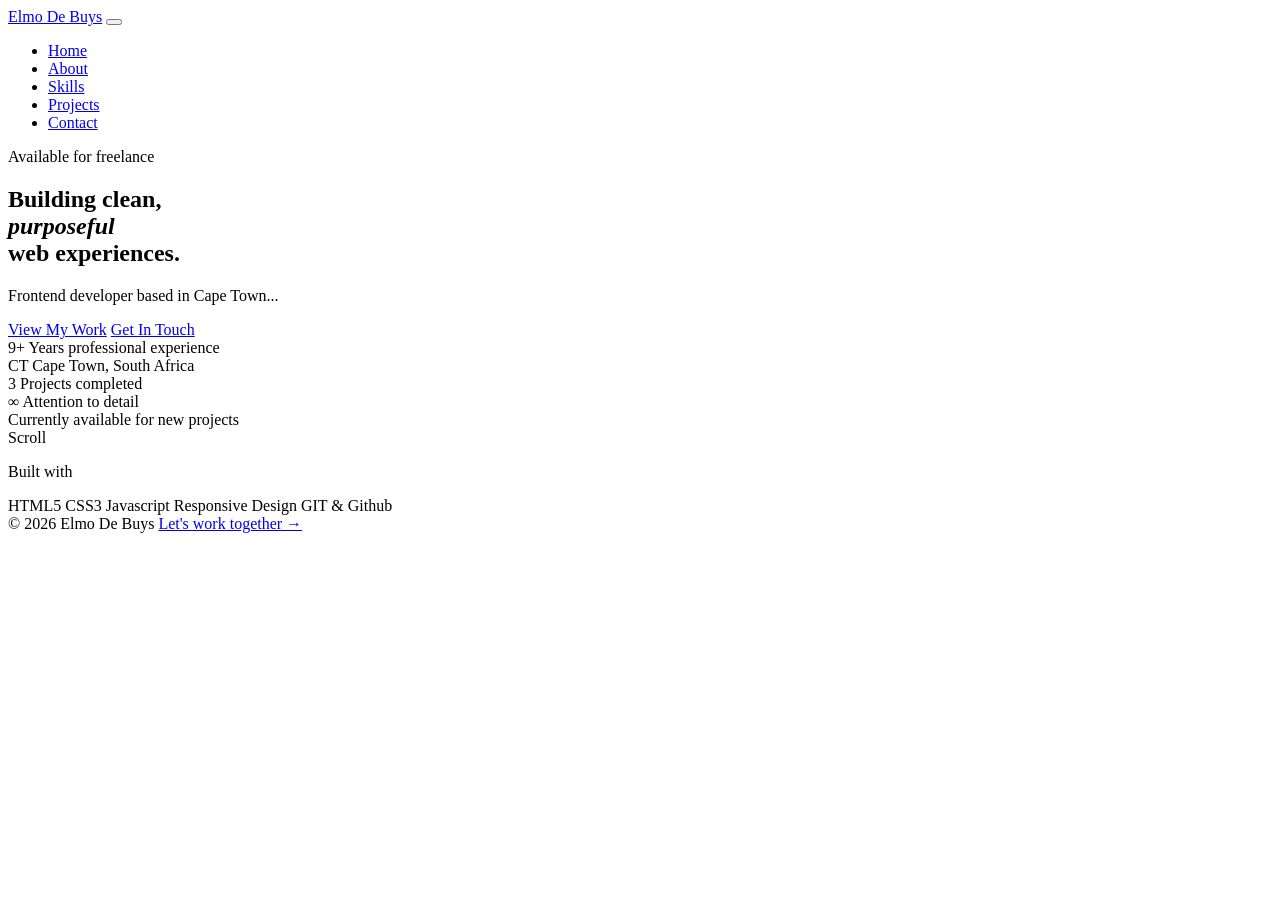
==== index.html @ 92378b4e "Create index.html" ====
<!Doctype html>
<html lang="en">

<head>
    <meta charset="UTF-8">
    <meta name="viewport" content="width=device-width, initial-scale=1.0">
    <title>Elmo De Buys - Frontend Developer</title>
    <link rel="stylesheet" href="style.css">
</head>

<body>

    <nav>
        <a href="index.html" class="nav-logo">Elmo De Buys</a>
        <button class="hamburger" aria-label="Toggle menu"><span></span><span></span><span></span></button>
        <ul class="nav-links">
            <li><a href="index.html" class="active">Home</a></li>
            <li><a href="about.html">About</a></li>
            <li><a href="skills.html">Skills</a></li>
            <li><a href="projects.html">Projects</a></li>
            <li><a href="contact.html">Contact</a></li>
        </ul>
    </nav>

    <div class="page" style="position:relative;">
        <section class="hero">
            <div class="hero-inner">
                <div>
        <div class="hero-tag reveal">Available for freelance</div>
        <h1 class="hero-title reveal">
            Building clean,<br />
            <em>purposeful</em><br />
            web experiences.
        </h1>
        <p class="hero-desc reveal">
            Frontend developer based in Cape Town...
        </p>
        <div class="hero-cta reveal">
            <a href="projects.html" class="btn btn-primary">View My Work</a>
            <a href="contact.html" class="btn btn-outline">Get In Touch</a>
        </div>
    </div>
                </div>
           

            <div class="hero-card reveal">
                <div class="stat-row">
                    <div class="stat">
                        <span class="stat-num">9+</span>
                        <span class="stat-label">Years professional experience</span>
                    </div>
                    <div class="stat">
                        <span class="stat-num">CT</span>
                        <span class="stat-label">Cape Town, South Africa</span>
                    </div>
                </div>
                <div class="card-divider"></div>
                <div class="stat-row">
                    <div class="stat">
                        <span class="stat-num">3</span>
                        <span class="stat-label">Projects completed</span>
                    </div>
                    <div class="stat">
                        <span class="stat-num">∞</span>
                        <span class="stat-label">Attention to detail</span>
                    </div>
                </div>
                <div class="card-divider"></div>
                <div class="available-badge">
                    <span class="available-dot"></span>
                    Currently available for new projects
                </div>
            </div>
        </div>
        </section>
    </div>

    <span class="scroll-hint">
        <span class="scroll-line"></span>
        Scroll
    </span>

    <section class="tech-strip">
        <div class="tech-strip-inner">
            <p>Built with</p>
            <div class="tech-list">
                <span class="tech-pill">HTML5</span>
                <span class="tech-pill">CSS3</span>
                <span class="tech-pill">Javascript</span>
                <span class="tech-pill">Responsive Design</span>
                <span class="tech-pill">GIT & Github</span>
            </div>
        </div>
    </section>

    <footer>
        <span>© 2026 Elmo De Buys</span>
        <a href="contact.html">Let's work together →</a>
    </footer>

    <script src="main.js"></script>
</body>
</html>
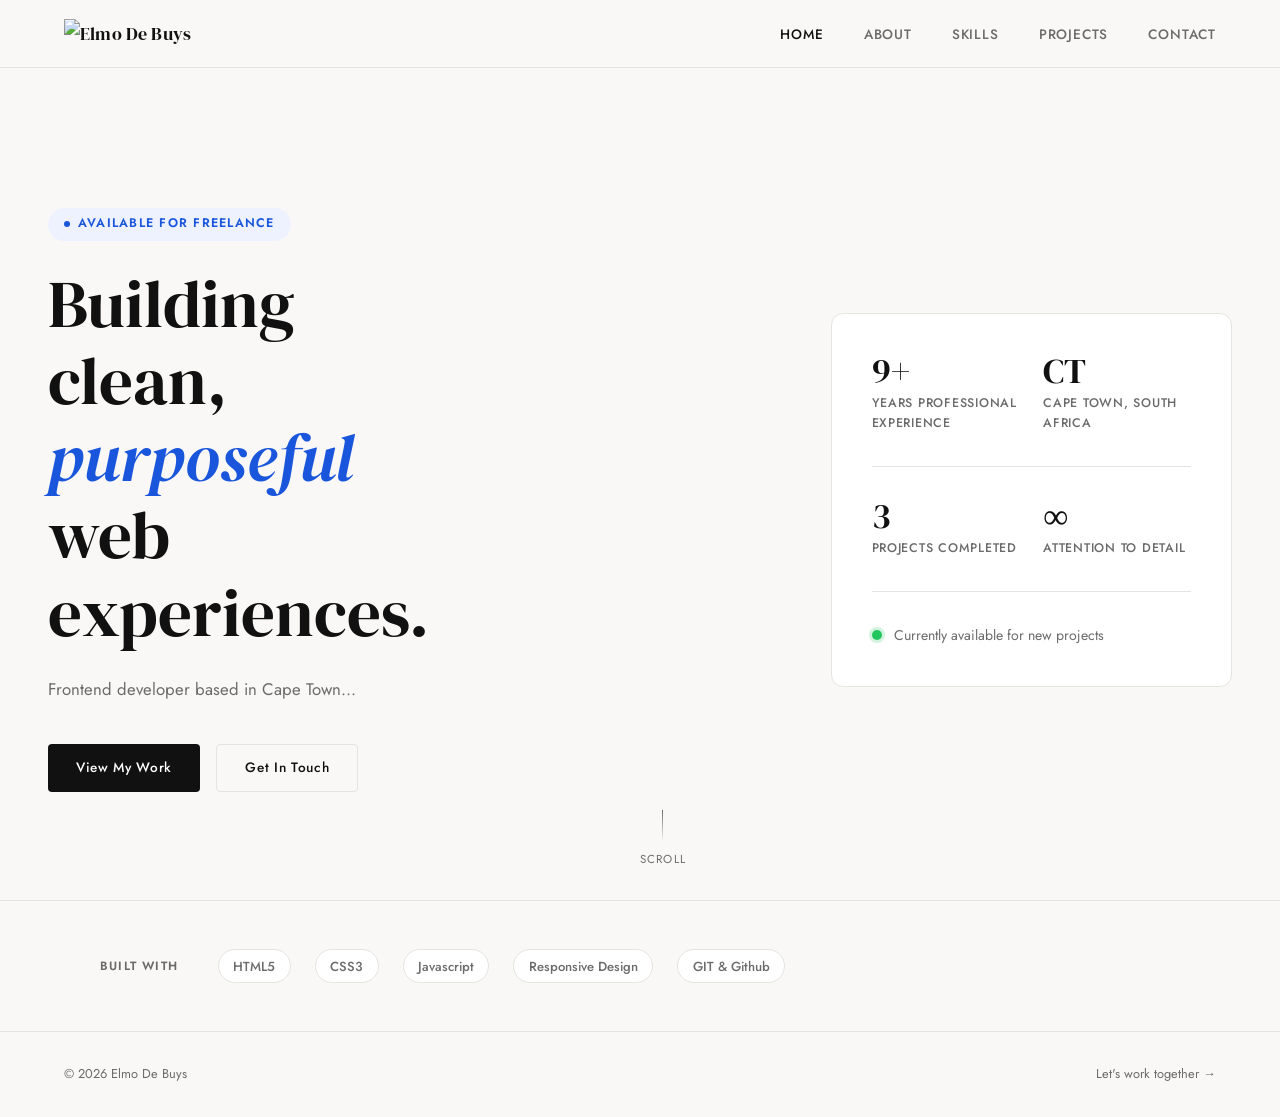
==== commit 620c50c5: "Update index.html" ====
--- a/index.html
+++ b/index.html
@@ -6,12 +6,14 @@
     <meta name="viewport" content="width=device-width, initial-scale=1.0">
     <title>Elmo De Buys - Frontend Developer</title>
     <link rel="stylesheet" href="style.css">
-</head>
-
+    <link rel="icon" type="image/png" href="images/favicon-32x32.png">
+ </head>   
 <body>
 
     <nav>
-        <a href="index.html" class="nav-logo">Elmo De Buys</a>
+        <a href="index.html" class="nav-logo">
+            <img src="images/logo.png" alt="Elmo De Buys" height="50">
+        </a>
         <button class="hamburger" aria-label="Toggle menu"><span></span><span></span><span></span></button>
         <ul class="nav-links">
             <li><a href="index.html" class="active">Home</a></li>
--- a/style.css
+++ b/style.css
@@ -0,0 +1,1161 @@
+@import url('https://fonts.googleapis.com/css2?family=DM+Serif+Display:ital@0;1&family=Jost:wght@300;400;500;600&display=swap');
+
+*, *::before, *::after {
+    box-sizing: border-box;
+    margin: 0;
+    padding: 0;
+}
+
+:root {
+    --bg: #f9f8f6;
+    --bg-alt: #ffffff;
+    --text: #111111;
+    --text-muted: #6b6b6b;
+    --accent: #1a56db;
+    --accent-light: #eef2ff;
+    --border: #e4e4e0;
+    --nav-height: 68px;
+    --max-w: 1080px;
+    --serif: 'DM Serif Display', Georgia, serif;
+    --sans: 'Jost', sans-serif;
+}
+
+html {
+    scroll-behavior: smooth;
+    font-size: 16px;
+}
+
+body {
+    font-family: var(--sans);
+    background: var(--bg);
+    color: var(--text);
+    line-height: 1.6;
+    -webkit-font-smoothing: antialiased;
+}
+
+h1, h2, h3 {
+    font-family: var(--serif);
+    font-weight: 400;
+    line-height: 1.15;
+}
+
+h1 { font-size: clamp(2.6rem, 6vw, 4.2rem); }
+h2 { font-size: clamp(2rem, 4vw, 2.8rem); }
+h3 { font-size: 1.35rem; }
+
+nav {
+    position: fixed;
+    top: 0; left: 0; right: 0;
+    height: var(--nav-height);
+    background: rgba(249,248,246,0.88);
+    backdrop-filter: blur(16px);
+    -webkit-backdrop-filter: blur(16px);
+    border-bottom: 1px solid var(--border);
+    z-index: 100;
+    display: flex;
+    align-items: center;
+    justify-content: space-between;
+    padding: 0 clamp(1.5rem, 5vw, 4rem);
+}
+
+nav.nav-scrolled {
+    box-shadow: 0 2px 20px rgba(0,0,0,0.07);
+}
+
+.nav-logo {
+    font-family: var(--serif);
+    font-size: 1.15rem;
+    color: var(--text);
+    text-decoration: none;
+    letter-spacing: 0.01em;
+}
+
+.nav-links {
+    list-style: none;
+    display: flex;
+    gap: 2.5rem;
+}
+
+.nav-links a {
+    font-size: 0.85rem;
+    font-weight: 500;
+    letter-spacing: 0.06em;
+    text-transform: uppercase;
+    color: var(--text-muted);
+    text-decoration: none;
+    transition: color 0.2s;
+}
+
+.nav-links a:hover,
+.nav-links a.active { color: var(--text); }
+
+.btn {
+    display: inline-flex;
+    align-items: center;
+    gap: 0.5rem;
+    padding: 0.75rem 1.75rem;
+    border-radius: 4px;
+    font-family: var(--sans);
+    font-size: 0.85rem;
+    font-weight: 500;
+    letter-spacing: 0.05em;
+    text-decoration: none;
+    cursor: pointer;
+    transition: all 0.2s ease;
+    border: none;
+}
+
+.btn-primary {
+    background: var(--text);
+    color: #fff;
+}
+.btn-primary:hover { background: #333; transform: translateY(-1px); }
+
+.btn-outline {
+    background: transparent;
+    color: var(--text);
+    border: 1.5px solid var(--border);
+}
+.btn-outline:hover { border-color: var(--text); transform: translateY(-1px); }
+
+.page {
+    padding-top: var(--nav-height);
+    min-height: 100vh;
+}
+
+.container {
+    max-width: var(--max-w);
+    margin: 0 auto;
+    padding: 0 clamp(1.5rem, 5vw, 3rem);
+}
+
+.label {
+    display: inline-block;
+    font-size: 0.72rem;
+    font-weight: 600;
+    letter-spacing: 0.14em;
+    text-transform: uppercase;
+    color: var(--accent);
+    margin-bottom: 1rem;
+}
+
+.divider {
+    width: 48px;
+    height: 2px;
+    background: var(--accent);
+    margin: 1.5rem 0;
+}
+
+footer {
+    border-top: 1px solid var(--border);
+    padding: 2rem clamp(1.5rem, 5vw, 4rem);
+    display: flex;
+    justify-content: space-between;
+    align-items: center;
+    font-size: 0.8rem;
+    color: var(--text-muted);
+    flex-wrap: wrap;
+    gap: 1rem;
+}
+
+footer a { color: var(--text-muted); text-decoration: none; }
+footer a:hover { color: var(--text); }
+
+.fade-up {
+    opacity: 0;
+    transform: translateY(24px);
+    animation: fadeUp 0.7s ease forwards;
+}
+
+.fade-up:nth-child(1) { animation-delay: 0.1s; }
+.fade-up:nth-child(2) { animation-delay: 0.2s; }
+.fade-up:nth-child(3) { animation-delay: 0.3s; }
+.fade-up:nth-child(4) { animation-delay: 0.4s; }
+.fade-up:nth-child(5) { animation-delay: 0.5s; }
+
+@keyframes fadeUp {
+    to { opacity: 1; transform: translateY(0); }
+}
+
+.reveal { 
+    opacity: 0;
+    transform: translateY(28px);
+    transition: opacity 0.65s ease, transform 0.65s ease;
+}
+
+.reveal.visible {
+    opacity: 1;
+    transform: translateY(0);
+}
+
+.reveal-stagger .reveal:nth-child(1) { transition-delay: 0.05s; }
+.reveal-stagger .reveal:nth-child(2) { transition-delay: 0.15s; }
+.reveal-stagger .reveal:nth-child(3) { transition-delay: 0.25s; }
+.reveal-stagger .reveal:nth-child(4) { transition-delay: 0.35s; }
+
+.hamburger {
+    display: none;
+    flex-direction: column;
+    justify-content: center;
+    gap: 5px;
+    width: 32px;
+    height: 32px;
+    background: none;
+    border: none;
+    cursor: pointer;
+    padding: 0;
+    z-index: 200;
+}
+
+.hamburger span {
+    display: block;
+    width: 22px;
+    height: 1.5px;
+    background: var(--text);
+    border-radius: 2px;
+    transition: all 0.3s ease;
+    transform-origin: center;
+}
+
+.hamburger.open span:nth-child(1) { transform: translateY(6.5px) rotate(45deg); }
+.hamburger.open span:nth-child(2) { opacity: 0; transform: scaleX(0); }
+.hamburger.open span:nth-child(3) { transform: translateY(-6.5px) rotate(-45deg); }
+
+@media (max-width: 640px) {
+    .hamburger { display: flex; }
+
+    .nav-links {
+        position: fixed;
+        top: var(--nav-height);
+        left: 0; right: 0;
+        background: rgba(249,248,246,0.97);
+        backdrop-filter: blur(16px);
+        -webkit-backdrop-filter: blur(16px);
+        border-bottom: 1px solid var(--border);
+        flex-direction: column;
+        align-items: center;
+        gap: 0;
+        padding: 0;
+        max-height: 0;
+        overflow: hidden;
+        transition: max-height 0.35s ease, padding 0.35s ease;
+    }
+
+    .nav-links.open {
+        max-height: 400px;
+        padding: 1.25rem 0;
+    }
+
+    .nav-links li { width: 100%; text-align: center; }
+
+    .nav-links a {
+        display: block;
+        padding: 0.85rem 0;
+        font-size: 0.9rem;
+        border-bottom: 1px solid var(--border);
+    }
+
+    .nav-links li:last-child a { border-bottom: none; }
+}
+
+.hero {
+    min-height: calc(100vh - var(--nav-height));
+    display: flex;
+    align-items: center;
+    padding: 6rem clamp(1.5rem, 5vw, 3rem) 4rem;
+}
+
+.hero-inner {
+    max-width: var(--max-w);
+    margin: 0 auto;
+    width: 100%;
+    display: grid;
+    grid-template-columns: 1fr 1fr;
+    gap: 4rem;
+    align-items: center;
+}
+
+.hero-tag {
+    display: inline-flex;
+    align-items: center;
+    gap: 0.5rem;
+    background: var(--accent-light);
+    color: var(--accent);
+    font-size: 0.78rem;
+    font-weight: 600;
+    letter-spacing: 0.1em;
+    text-transform: uppercase;
+    padding: 0.4rem 1rem;
+    border-radius: 100px;
+    margin-bottom: 1.5rem;
+}
+
+.hero-tag::before {
+    content: '';
+    width: 6px;
+    height: 6px;
+    border-radius: 50%;
+    background: var(--accent);
+}
+
+.hero-title { margin-bottom: 1.5rem; }
+
+.hero-title em {
+    font-style: italic;
+    color: var(--accent);
+}
+
+.hero-desc {
+    font-size: 1.05rem;
+    color: var(--text-muted);
+    line-height: 1.75;
+    margin-bottom: 2.5rem;
+    max-width: 480px;
+}
+
+.hero-cta {
+    display: flex;
+    gap: 1rem;
+    flex-wrap: wrap;
+}
+
+.hero-card {
+    background: var(--bg-alt);
+    border: 1px solid var(--border);
+    border-radius: 12px;
+    padding: 2.5rem;
+    display: flex;
+    flex-direction: column;
+    gap: 2rem;
+}
+
+.stat-row {
+    display: grid;
+    grid-template-columns: 1fr 1fr;
+    gap: 1.5rem;
+}
+
+.stat {
+    display: flex;
+    flex-direction: column;
+    gap: 0.3rem;
+}
+
+.stat-num {
+    font-family: var(--serif);
+    font-size: 2.2rem;
+    color: var(--text);
+    line-height: 1;
+}
+
+.stat-label {
+    font-size: 0.78rem;
+    font-weight: 500;
+    letter-spacing: 0.06em;
+    text-transform: uppercase;
+    color: var(--text-muted);
+}
+
+.card-divider {
+    height: 1px;
+    background: var(--border);
+}
+
+.available-badge {
+    display: flex;
+    align-items: center;
+    gap: 0.75rem;
+    font-size: 0.88rem;
+    color: var(--text-muted);
+}
+
+.available-dot {
+    width: 10px;
+    height: 10px;
+    border-radius: 50%;
+    background: #22c55e;
+    flex-shrink: 0;
+    box-shadow: 0 0 0 3px rgba(34,197,94,0.2);
+    animation: pulse 2s infinite;
+}
+
+@keyframes pulse {
+    0%, 100% { box-shadow: 0 0 0 3px rgba(34,197,94,0.2); }
+    50% { box-shadow: 0 0 0 6px rgba(34,197,94,0.1); }
+}
+
+.scroll-hint {
+    position: absolute;
+    bottom: 2rem;
+    left: 50%;
+    transform: translateX(-50%);
+    display: flex;
+    flex-direction: column;
+    align-items: center;
+    gap: 0.5rem;
+    font-size: 0.72rem;
+    letter-spacing: 0.1em;
+    text-transform: uppercase;
+    color: var(--text-muted);
+    opacity: 0;
+    animation: fadeUp 1s ease 0.8s forwards;
+}
+
+.scroll-line {
+    width: 1px;
+    height: 32px;
+    background: linear-gradient(to bottom, var(--text-muted), transparent);
+    animation: scrollAnim 1.5s ease infinite;
+}
+
+@keyframes scrollAnim {
+    0%, 100% { opacity: 0.4; transform: scaleY(1); }
+    50% { opacity: 1; transform: scaleY(0.7); }
+}
+
+.tech-strip {
+    border-top: 1px solid var(--border);
+    padding: 3rem clamp(1.5rem, 5vw, 3rem);
+}
+
+.tech-strip-inner {
+    max-width: var(--max-w);
+    margin: 0 auto;
+    display: flex;
+    align-items: center;
+    gap: 2.5rem;
+    flex-wrap: wrap;
+}
+
+.tech-strip p {
+    font-size: 0.75rem;
+    font-weight: 600;
+    letter-spacing: 0.1em;
+    text-transform: uppercase;
+    color: var(--text-muted);
+    white-space: nowrap;
+}
+
+.tech-list {
+    display: flex;
+    gap: 1.5rem;
+    flex-wrap: wrap;
+}
+
+.tech-pill {
+    font-size: 0.82rem;
+    font-weight: 500;
+    color: var(--text-muted);
+    padding: 0.35rem 0.9rem;
+    border: 1px solid var(--border);
+    border-radius: 100px;
+    background: var(--bg-alt);
+}
+
+@media (max-width: 768px) {
+    .hero-inner {
+        grid-template-columns: 1fr;
+        gap: 3rem;
+    }
+    .hero-card { padding: 1.75rem; }
+}
+
+.about-hero {
+    padding: 6rem clamp(1.5rem, 5vw, 3rem) 4rem;
+    border-bottom: 1px solid var(--border);
+}
+
+.about-hero-inner { 
+    max-width: var(--max-w);
+    margin: 0 auto;
+}
+
+.about-left {
+    max-width: 680px;
+}
+
+.about-left h2 { margin-bottom: 1.5rem; }
+
+.about-left p {
+    font-size: 1rem;
+    color: var(--text-muted);
+    line-height: 1.8;
+    margin-bottom: 1.25rem;
+}
+
+.about-left p strong { color: var(--text); font-weight: 500; }
+
+.detail-row {
+    display: flex;
+    justify-content: space-between;
+    align-items: center;
+    padding: 0.9rem;
+    border-bottom: 1px solid var(--border);
+    font-size: 0.88rem;
+    max-width: 680px;
+}
+
+.detail-row:last-child { border-bottom: none; }
+
+.detail-key {
+    font-weight: 600;
+    letter-spacing: 0.06em;
+    text-transform: uppercase;
+    font-size: 0.72rem;
+    color: var(--text-muted);
+}
+
+.detail-val {
+    color: var(--text);
+    font-weight: 500;
+}
+
+.values-section {
+    padding: 5rem clamp(1.5rem, 5vw, 3rem);
+}
+
+.values-inner { max-width: var(--max-w); margin: 0 auto; }
+
+.values-header { margin-bottom: 3rem; }
+
+.values-grid {
+    display: grid;
+    grid-template-columns: repeat(3, 1fr);
+    gap: 1.5rem;
+}
+
+.value-card {
+    padding: 2rem;
+    border: 1px solid var(--border);
+    border-radius: 10px;
+    background: var(--bg-alt);
+    transition: border-color 0.2s, transform 0.2s;
+}
+
+.value-card:hover { border-color: var(--accent); transform: translateY(-3px); }
+
+.value-icon { font-size: 1.6rem; margin-bottom: 1rem; }
+
+.value-card h3 { font-size: 1.1rem; margin-bottom: 0.75rem; }
+
+.value-card p {
+    font-size: 0.88rem;
+    color: var(--text-muted);
+    line-height: 1.7;
+}
+
+.journey-section {
+    padding: 5rem clamp(1.5rem, 5vw, 3rem);
+    background: var(--bg-alt);
+    border-top: 1px solid var(--border);
+}
+
+.journey-linear { max-width: var(--max-w); margin: 0 auto; }
+
+.timeline {
+    margin-top: 3rem;
+    position: relative;
+    padding-left: 2rem;
+}
+
+.timeline::before {
+    content: '';
+    position: absolute;
+    left: 0;
+    top: 8px; bottom: 8px;
+    width: 1px;
+    background: var(--border);
+}
+
+.timeline-item {
+    position: relative;
+    padding-bottom: 2.5rem;
+    padding-left: 1.5rem;
+}
+
+.timeline-item:last-child { padding-bottom: 0; }
+
+.timeline-item::before {
+    content: '';
+    position: absolute;
+    left: -2rem;
+    top: 6px;
+    width: 9px;
+    height: 9px;
+    border-radius: 50%;
+    background: var(--bg-alt);
+    border: 2px solid var(--accent);
+}
+
+.timeline-year {
+    font-size: 0.72rem;
+    font-weight: 600;
+    letter-spacing: 0.1em;
+    color: var(--accent);
+    margin-bottom: 0.35rem;
+}
+
+.timeline-item h3 { font-size: 1.1rem; margin-bottom: 0.4rem; }
+
+.timeline-item p {
+    font-size: 0.88rem;
+    color: var(--text-muted);
+    line-height: 1.7;
+}
+
+@media (max-width: 768px) {
+    .values-grid { grid-template-columns: 1fr; }
+}
+
+.skills-hero {
+    padding: 6rem clamp(1.5rem, 5vw, 3rem) 4rem;
+    border-bottom: 1px solid var(--border);
+}
+
+.skills-hero-inner { max-width: var(--max-w); margin: 0 auto; }
+
+.skills-hero h2 { max-width: 560px; margin-bottom: 1rem; }
+
+.skills-hero p {
+    color: var(--text-muted);
+    font-size: 1rem;
+    max-width: 520px;
+    line-height: 1.75;
+}
+
+.skills-section { padding: 5rem clamp(1.5rem, 5vw, 3rem); }
+
+.skills-inner { max-width: var(--max-w); margin: 0 auto; }
+
+.skills-category { margin-bottom: 4rem; }
+
+.category-header {
+    display: flex;
+    align-items: center;
+    gap: 1rem;
+    margin-bottom: 2rem;
+    padding-bottom: 1rem;
+    border-bottom: 1px solid var(--border);
+}
+
+.category-header h3 {
+    font-family: var(--sans);
+    font-size: 0.88rem;
+    font-weight: 600;
+    letter-spacing: 0.1em;
+    text-transform: uppercase;
+    color: var(--text-muted);
+}
+
+.skills-grid {
+    display: grid;
+    grid-template-columns: repeat(auto-fill, minmax(260px, 1fr));
+    gap: 1.25rem;
+}
+.skill-card {
+    background: var(--bg-alt);
+    border: 1px solid var(--border);
+    border-radius: 10px;
+    padding: 1.5rem;
+    transition: border-color 0.2s, transform 0.2s;
+}
+
+.skill-card:hover { border-color: var(--accent); transform: translateY(-2px); }
+
+.skill-top {
+    display: flex;
+    justify-content: space-between;
+    align-items: flex-start;
+    margin-bottom: 0.75rem;
+}
+
+.skill-name { font-weight: 600; font-size: 0.95rem; }
+
+.skill-badge {
+    font-size: 0.68rem;
+    font-weight: 600;
+    letter-spacing: 0.08em;
+    text-transform: uppercase;
+    padding: 0.2rem 0.6rem;
+    border-radius: 100px;
+}
+
+.badge-solid { background: var(--accent-light); color: var(--accent); }
+.badge-building { background: #fef3c7; color: #d97706; }
+.badge-learning { background: #f0fdf4; color: #16a34a; }
+
+.skill-bar-wrap {
+    height: 4px;
+    background: var(--border);
+    border-radius: 2px;
+    overflow: hidden;
+    margin-bottom: 0.6rem;
+}
+
+.skill-bar {
+    height: 100%;
+    border-radius: 2px;
+    background: var(--accent);
+    width: 0;
+    transition: width 1s ease 0.2s;
+}
+
+.skill-desc {
+    font-size: 0.82rem;
+    color: var(--text-muted);
+    line-height: 1.6;
+}
+
+.tools-selection {
+    padding: 5rem clamp(1.5rem, 5vw, 3rem);
+    background: var(--bg-alt);
+    border-top: 1px solid var(--border);
+}
+
+.tools-inner { max-width: var(--max-w); margin: 0 auto; }
+
+.tools-grid {
+    margin-top: 2.5rem;
+    display: flex;
+    flex-wrap: wrap;
+    gap: 0.85rem;
+}
+
+.tool-tag {
+    display: flex;
+    align-items: center;
+    gap: 0.5rem;
+    padding: 0.55rem 1.1rem;
+    border: 1px solid var(--border);
+    border-radius: 100px;
+    font-size: 0.85rem;
+    font-weight: 500;
+    color: var(--text);
+    background: var(--bg);
+    transition: all 0.2s;
+}
+
+.tool-tag:hover { border-color: var(--accent); color: var(--accent); }
+
+.learning-section {
+    padding: 5rem clamp(1.5rem, 5vw, 3rem);
+    border-top: 1px solid var(--border);
+}
+
+.learning-inner { max-width: var(--max-w); margin: 0 auto; }
+
+.cert-card {
+    display: flex;
+    align-items: flex-start;
+    gap: 1.5rem;
+    padding: 1.75rem;
+    background: var(--bg-alt);
+    border: 1px solid var(--border);
+    border-radius: 10px;
+    margin-top: 1.5rem;
+    transition: border-color 0.2s;
+}
+
+.cert-card:hover { border-color: var(--accent); }
+
+.cert-icon { font-size: 2rem; flex-shrink: 0; margin-top: 0.1rem; }
+
+.cert-title {
+    font-family: var(--serif);
+    font-size: 1.15rem;
+    margin-bottom: 0.35rem;
+}
+
+.cert-desc {
+    font-size: 0.85rem;
+    color: var(--text-muted);
+    line-height: 1.65;
+}
+
+@media (max-width: 640px) {
+    .skills-grid { grid-template-columns: 1fr; }
+}
+
+.projects-hero {
+    padding: 6rem clamp(1.5rem, 5vw, 3rem) 4rem;
+    border-bottom: 1px solid var(--border);
+}
+
+.projects-hero-inner { max-width: var(--max-w); margin: 0 auto; }
+
+.projects-hero p {
+    color: var(--text-muted);
+    font-size: 1rem;
+    max-width: 520px;
+    line-height: 1.75;
+}
+
+.project-card {
+    background: var(--bg-alt);
+    border: 1px solid var(--border);
+    border-radius: 12px;
+    overflow: hidden;
+    transition: border-color 0.25s, transform 0.25s;
+    display: grid;
+    grid-template-columns: 1fr 1fr;
+}
+
+.project-card:hover { border-color: var(--accent); transform: translateY(-3px); }
+
+.project-preview {
+    aspect-ratio: 16/9;
+    display: flex;
+    align-items: center;
+    font-size: 0.78rem;
+    font-weight: 600;
+    letter-spacing: 0.08em;
+    text-transform: uppercase;
+    position: relative;
+    overflow: hidden;
+}
+
+.preview-novax {
+    background: linear-gradient(135deg, #0a0a0a 0%, #1a1a2e 50%, #16213e 100%);
+    color: rgba(255,255,255,0.4);
+}
+
+.preview-royalrumble {
+    background: linear-gradient(135deg, #1a0a2e 0%, #2d1b69 50%, #1a0a2e 100%);
+    color: rgba(255,255,255,0.4);
+}
+
+.preview-novax::before {
+    content: 'NovaPhone X';
+    position: absolute;
+    font-family: var(--serif);
+    font-size: 3rem;
+    color: rgba(255,255,255,0.06);
+    font-style: italic;
+    letter-spacing: 0;
+    text-transform: none;
+}
+
+.preview-royalrumble::before {
+    content: 'Royal Rumble';
+    position: absolute;
+    font-family: var(--serif);
+    font-size: 2.5rem;
+    color: rgba(255,255,255,0.06);
+    font-style: italic;
+    letter-spacing: 0;
+    text-transform: none;
+}
+
+.project-info {
+    padding: 2.5rem;
+    display: flex;
+    flex-direction: column;
+    justify-content: space-between;
+}
+
+.project-meta {
+    display: flex;
+    gap: 0.5rem;
+    margin-bottom: 1rem;
+    flex-wrap: wrap;
+}
+
+.project-tag {
+    font-size: 0.72rem;
+    font-weight: 600;
+    letter-spacing: 0.08em;
+    text-transform: uppercase;
+    padding: 0.25rem 0.7rem;
+    border-radius: 100px;
+    border: 1px solid var(--border);
+    color: var(--text-muted);
+}
+
+.project-info h3 { font-size: 1.5rem; margin-bottom: 0.75rem; }
+
+.project-info p {
+    font-size: 0.9rem;
+    color: var(--text-muted);
+    line-height: 1.75;
+    margin-bottom: 1.75rem;
+    flex: 1;
+}
+
+.project-links { display: flex; gap: 0.75rem; flex-wrap: wrap; }
+
+.projects-cta {
+    padding: 5rem clamp(1.5rem, 5vw, 3rem);
+    background: var(--bg-alt);
+    border-top: 1px solid var(--border);
+    text-align: center;
+}
+
+.projects-cta h2 { margin-bottom: 1rem; }
+
+.projects-cta p {
+    color: var(--text-muted);
+    max-width: 440px;
+    margin: 0 auto 2rem;
+    font-size: 0.95rem;
+    line-height: 1.75;
+}
+
+@media (max-width: 768px) {
+    .project-card { grid-template-columns: 1fr; }
+}
+
+.contact-hero {
+    padding: 6rem clamp(1.5rem, 5vw, 3rem) 4rem;
+    border-bottom: 1px solid var(--border);
+}
+
+.contact-here-inner {
+    max-width: var(--max-w);
+    margin: 0 auto;
+    display: grid;
+    grid-template-columns: 1fr 1fr;
+    gap: 5rem;
+    align-items: start;
+}
+
+.contact-left h2 { margin-bottom: 1rem; }
+
+.contact-left p {
+    color: var(--text-muted);
+    font-size: 1rem;
+    line-height: 1.8;
+    margin-bottom: 2rem;
+}
+
+.contact-details {
+    display: flex;
+    flex-direction: column;
+    gap: 1rem;
+    margin-bottom: 2.5rem;
+}
+
+.contact-item {
+    display: flex;
+    align-items: center;
+    gap: 1rem;
+    padding: 1rem 1.25rem;
+    background: var(--bg-alt);
+    border: 1px solid var(--border);
+    border-radius: 8px;
+    text-decoration: none;
+    transition: border-color 0.2s, transform 0.2s;
+}
+
+.contact-item:hover { border-color: var(--accent); transform: translateY(4px); }
+
+.contact-item-icon { font-size: 1.2rem; width: 32px; text-align: center; flex-shrink: 0; }
+
+.contact-item-label { display: flex; flex-direction: column; gap: 0.1rem; }
+
+.contact-item-label {
+    font-size: 0.7rem;
+    font-weight: 600;
+    letter-spacing: 0.1em;
+    text-transform: uppercase;
+    color: var(--text-muted);
+}
+
+.contact-item-val {
+    font-size: 0.9rem;
+    font-weight: 500;
+    color: var(--text);
+}
+
+.contact-form {
+    background: var(--bg-alt);
+    border: 1px solid var(--border);
+    border-radius: 12px;
+    padding: 2.5rem;
+}
+
+.form-header { margin-bottom: 2rem; }
+
+.form-header h3 { font-size: 1.3rem; margin-bottom: 0.4rem; }
+
+.form-header p { font-size: 0.85rem; color: var(--text-muted); }
+
+.form-group { margin-bottom: 1.25rem; }
+
+.form-row {
+    display: grid;
+    grid-template-columns: 1fr 1fr;
+    gap: 1rem;
+}
+
+label {
+    display: block;
+    font-size: 0.78rem;
+    font-weight: 600;
+    letter-spacing: 0.08em;
+    text-transform: uppercase;
+    color: var(--text-muted);
+    margin-bottom: 0.5rem; 
+}
+
+input, textarea, select {
+    width: 100%;
+    padding: 0.75rem 1rem;
+    background: var(--bg);
+    border: 1.5px solid var(--border);
+    border-radius: 6px;
+    font-family: var(--sans);
+    font-size: 0.9rem;
+    color: var(--text);
+    outline: none;
+    transition: border-color 0.2s;
+    appearance: none;
+}
+
+input:focus, textarea:focus, select:focus { border-color: var(--accent); }
+
+textarea { resize: vertical; min-height: 120px; }
+
+.form-submit {
+    margin-top: 1.75rem;
+    width: 100%;
+    padding: 0.9rem;
+    text-align: center;
+    justify-content: center;
+    font-size: 0.9rem;
+}
+
+.form-note {
+    font-size: 0.78rem;
+    color: var(--text-muted);
+    text-align: center;
+    margin-top: 1rem;
+    line-height: 1.5;
+}
+
+.form-success {
+    display: none;
+    text-align: center;
+    padding: 2rem;
+}
+
+.form-success .success-icon { font-size: 2.5rem; margin-bottom: 1rem; }
+.form-success h3 { margin-bottom: 0.5rem; }
+.form-success p { color: var(--text-muted); font-size: 0.9rem; }
+
+.response-strip {
+    padding: 4rem clamp(1.5rem, 5vw, 3rem);
+    background: var(--text);
+}
+
+.response-inner {
+    max-width: var(--max-w);
+    margin: 0 auto;
+    display: flex;
+    justify-content: space-between;
+    align-items: center;
+    flex-wrap: wrap;
+    gap: 2rem;
+}
+
+.response-strip h2 {
+    font-family: var(--serif);
+    font-size: clamp(1.6rem, 3vw, 2.2rem);
+    color: #fff;
+    max-width: 440px;
+}
+
+.response-strip h2 em { font-style: italic; color: #93c5fd; }
+
+.response-strip p {
+    font-size: 0.85rem;
+    color: rgba(255,255,255,0.5);
+    max-width: 300px;
+    line-height: 1.7;
+}
+
+@media (max-width: 768px) {
+    .contact-her-inner { grid-template-columns: 1fr; gap: 3rem; }
+    .form-row { grid-template-columns: 1fr; }
+    .response-inner { flex-direction: column; }
+}
+
+.project-card {
+    border-radius: 12px;
+    overflow: hidden;
+    box-shadow: 0 4px 20px rgba(0,0,0,0.15);
+    transition: transform 0.3s ease;
+}
+
+.project-card:hover {
+    transform: translateY(-4px);
+}
+
+.card-thumbnail {
+    position: relative;
+    overflow: hidden;
+}
+
+.card-thumbnail img {
+    width: 100%;
+    display: block;
+    transition: transform 0.4s ease;
+}
+
+.project-card:hover .card-thumbnail img {
+    transform: scale(1.04);
+}
+
+.card-overlay {
+    position: absolute;
+    inset: 0;
+    background: rgba(0,0,0,0.55);
+    display: flex;
+    align-items: center;
+    justify-content: center;
+    gap: 12px;
+    opacity: 0;
+    transition: opacity 0.3s ease;
+}
+
+.project-card:hover .card-overlay {
+    opacity: 1;
+}
+
+.overlay-btn {
+    padding: 10px 20px;
+    border-radius: 6px;
+    font-size: 0.9rem;
+    font-weight: 600;
+    text-decoration: none;
+    transition: opacity 0.2s ease;
+}
+
+.overlay-btn:hover {
+    opacity: 0.85;
+}
+
+.overlay-btn:not(.overlay-btn--ghost) {
+    background: #fff;
+    color: #111;
+}
+
+.overlay-btn--ghost {
+    background: transparent;
+    color: #fff;
+    border: 2px solid #fff;
+}
+
+.card-info {
+    padding: 16px;
+}
+
+.card-info h3 {
+    margin: 0 0 6px;
+    font-size: 1.1rem;
+}
+
+.card-info p {
+    margin: 0;
+    font-size: 0.9rem;
+    opacity: 0.7;
+}
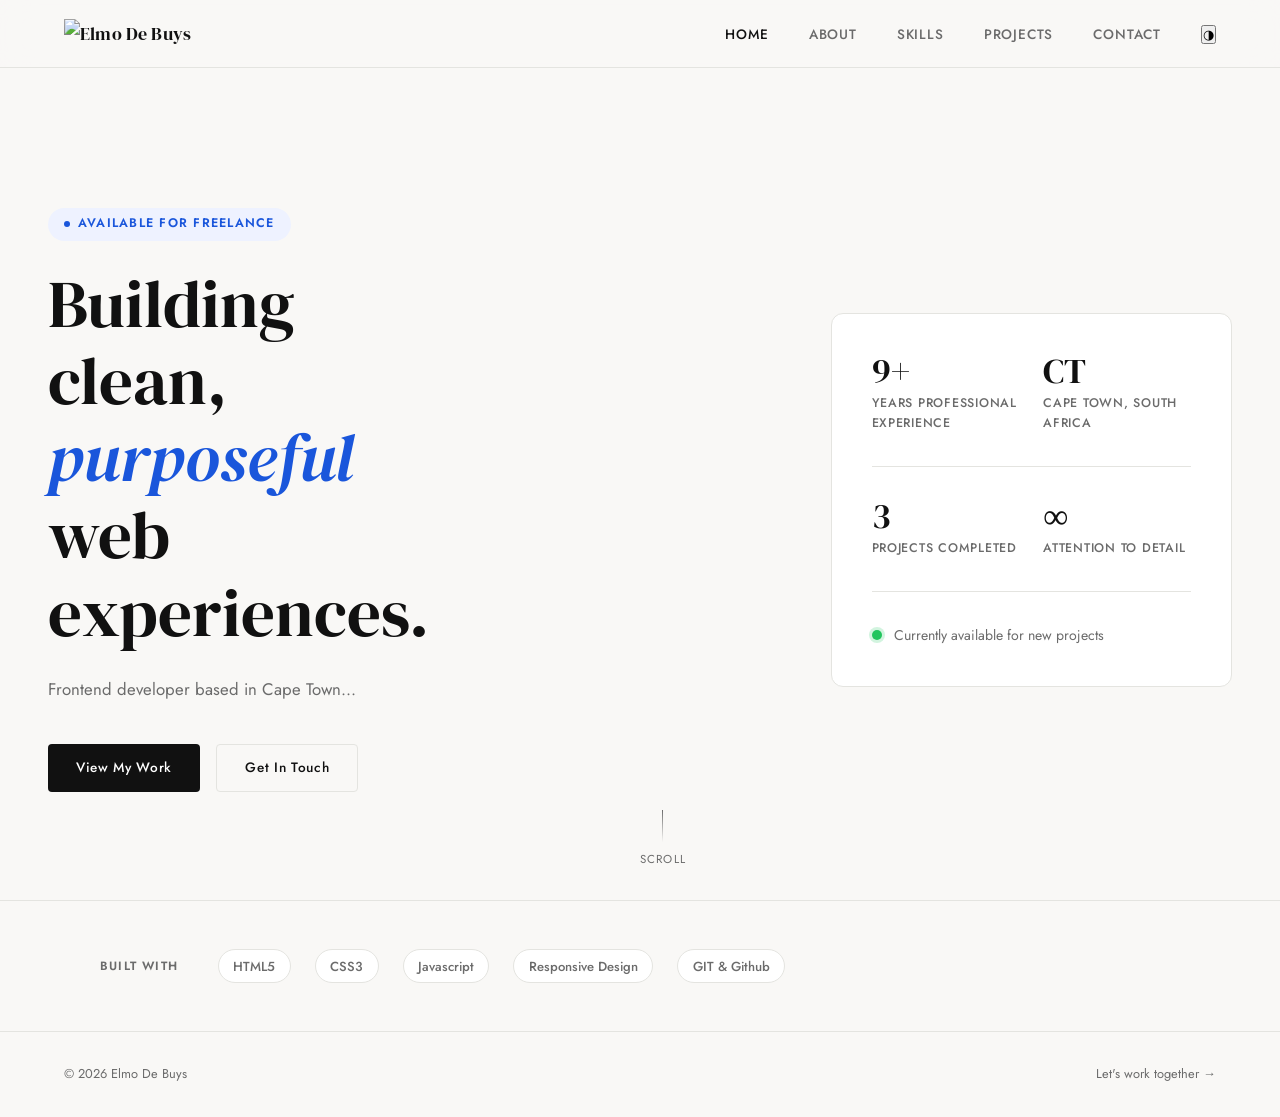
==== commit b27b5260: "Update index.html" ====
--- a/index.html
+++ b/index.html
@@ -7,6 +7,11 @@
     <title>Elmo De Buys - Frontend Developer</title>
     <link rel="stylesheet" href="style.css">
     <link rel="icon" type="image/png" href="images/favicon-32x32.png">
+    <script>
+        if (localStorage.getItem("theme") === "dark") {
+            document.documentElement.classList.add("dark");
+        }
+    </script>
  </head>   
 <body>
 
@@ -21,6 +26,7 @@
             <li><a href="skills.html">Skills</a></li>
             <li><a href="projects.html">Projects</a></li>
             <li><a href="contact.html">Contact</a></li>
+            <li><button id="theme-toggle">◑</button></li>
         </ul>
     </nav>
 
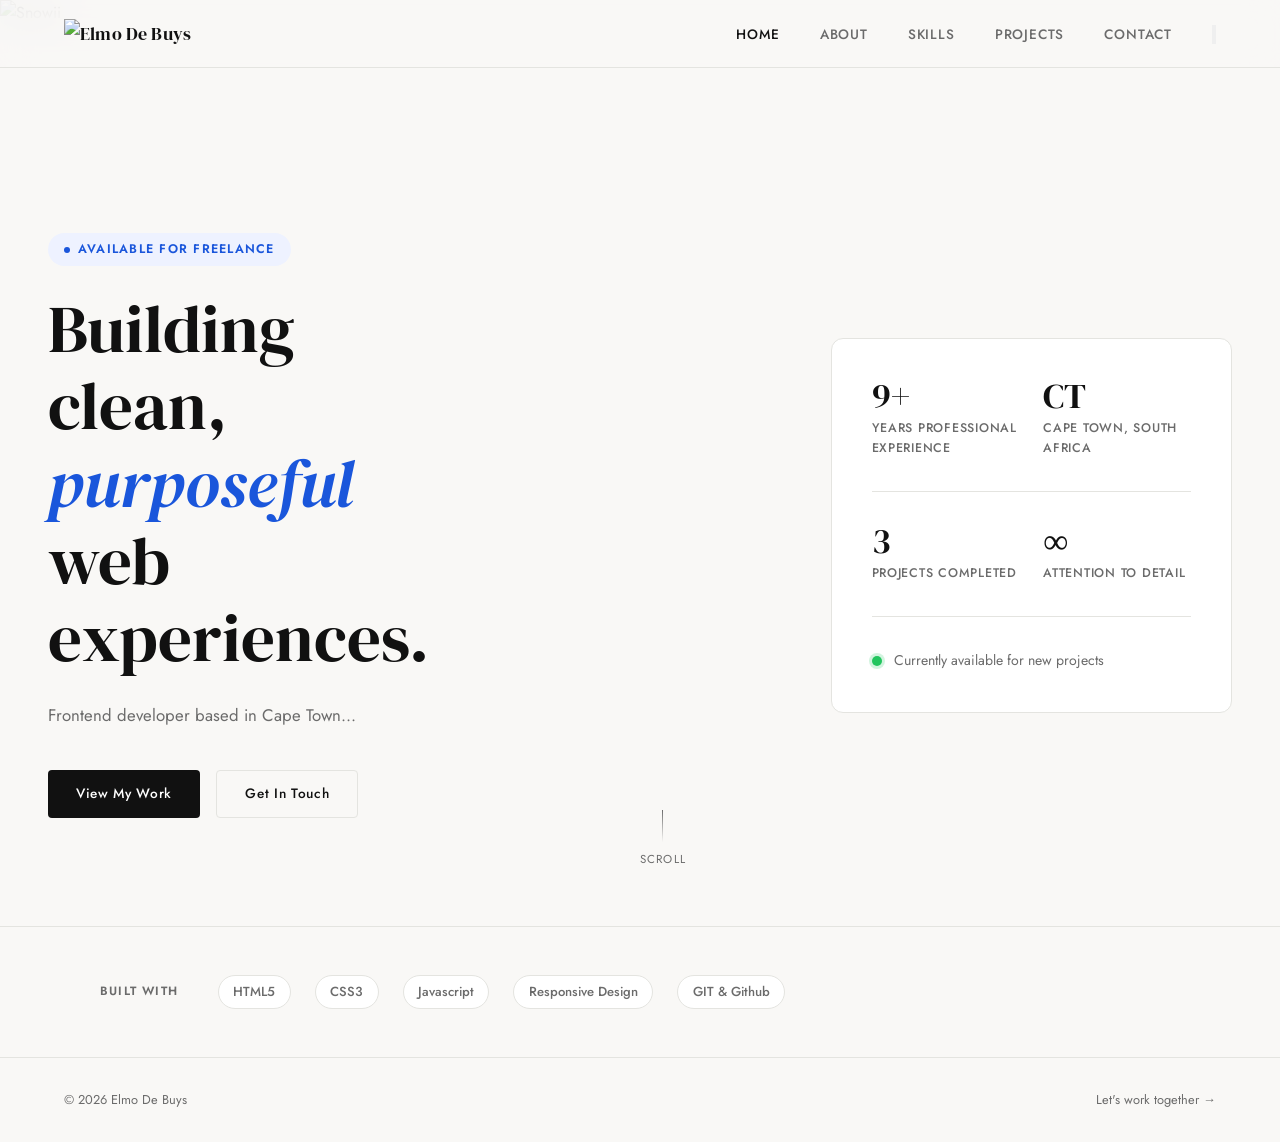
==== commit 33c062f7: "Update index.html" ====
--- a/index.html
+++ b/index.html
@@ -15,6 +15,12 @@
  </head>   
 <body>
 
+    <div id="progress-bar">
+        <div id="bar-fill">
+            <img id="snowii" src="images/snowii.webp" alt="Snowii">
+        </div>
+    </div>
+
     <nav>
         <a href="index.html" class="nav-logo">
             <img src="images/logo.png" alt="Elmo De Buys" height="50">
@@ -26,7 +32,19 @@
             <li><a href="skills.html">Skills</a></li>
             <li><a href="projects.html">Projects</a></li>
             <li><a href="contact.html">Contact</a></li>
-            <li><button id="theme-toggle">◑</button></li>
+            <li><button id="theme-toggle" aria-label="Toggle theme">
+                    <svg class="icon-split" viewBox="0 0 24 24"
+                        fill="none" xmlns="http://www.w3.org/2000/svg">
+                    <path d="M12 3 A9 9 0 0 0 12 21 Z"
+                        fill="currentColor" opacity="0.85"/>
+                    <path d="M12 3 A9 9 0 0 1 12 21 Z"
+                        fill="currentColor" opacity="0.2"/>
+                    <circle cx="12" cy="12" r="9"
+                        stroke="currentColor" stroke-width="1.5" fill="none"/>
+                    <line x1="12" y1="3" x2="12" y2="21"
+                        stroke="currentColor" stroke-width="1.5"/>
+                    </svg>
+                </button></li>
         </ul>
     </nav>
 
--- a/style.css
+++ b/style.css
@@ -1159,3 +1159,35 @@
     font-size: 0.9rem;
     opacity: 0.7;
 }
+
+html.dark {
+    --bg: #1a1917;
+    --bg-alt: #222120;
+    --text: #f0ede8;
+    --text-muted: #9a9690;
+    --border: #2e2c2a;
+    --accent-light: #1a2a4a;
+}
+
+html.dark nav {
+    background: rgba(26,25,23,0.92);
+}
+
+html.dark .nav-logo img {
+    filter: invert(1);
+}
+
+html.dark .btn-primary {
+    background: #1a1917;
+    border: 1px solid #2e2c2a;
+    color: #f0ede8;
+}
+
+html.dark .btn-primary:hover {
+    background: #3a3835;
+    transform: translateY(-1px);
+}
+
+html.dark .response-strip {
+    background: #1a1917;
+}
